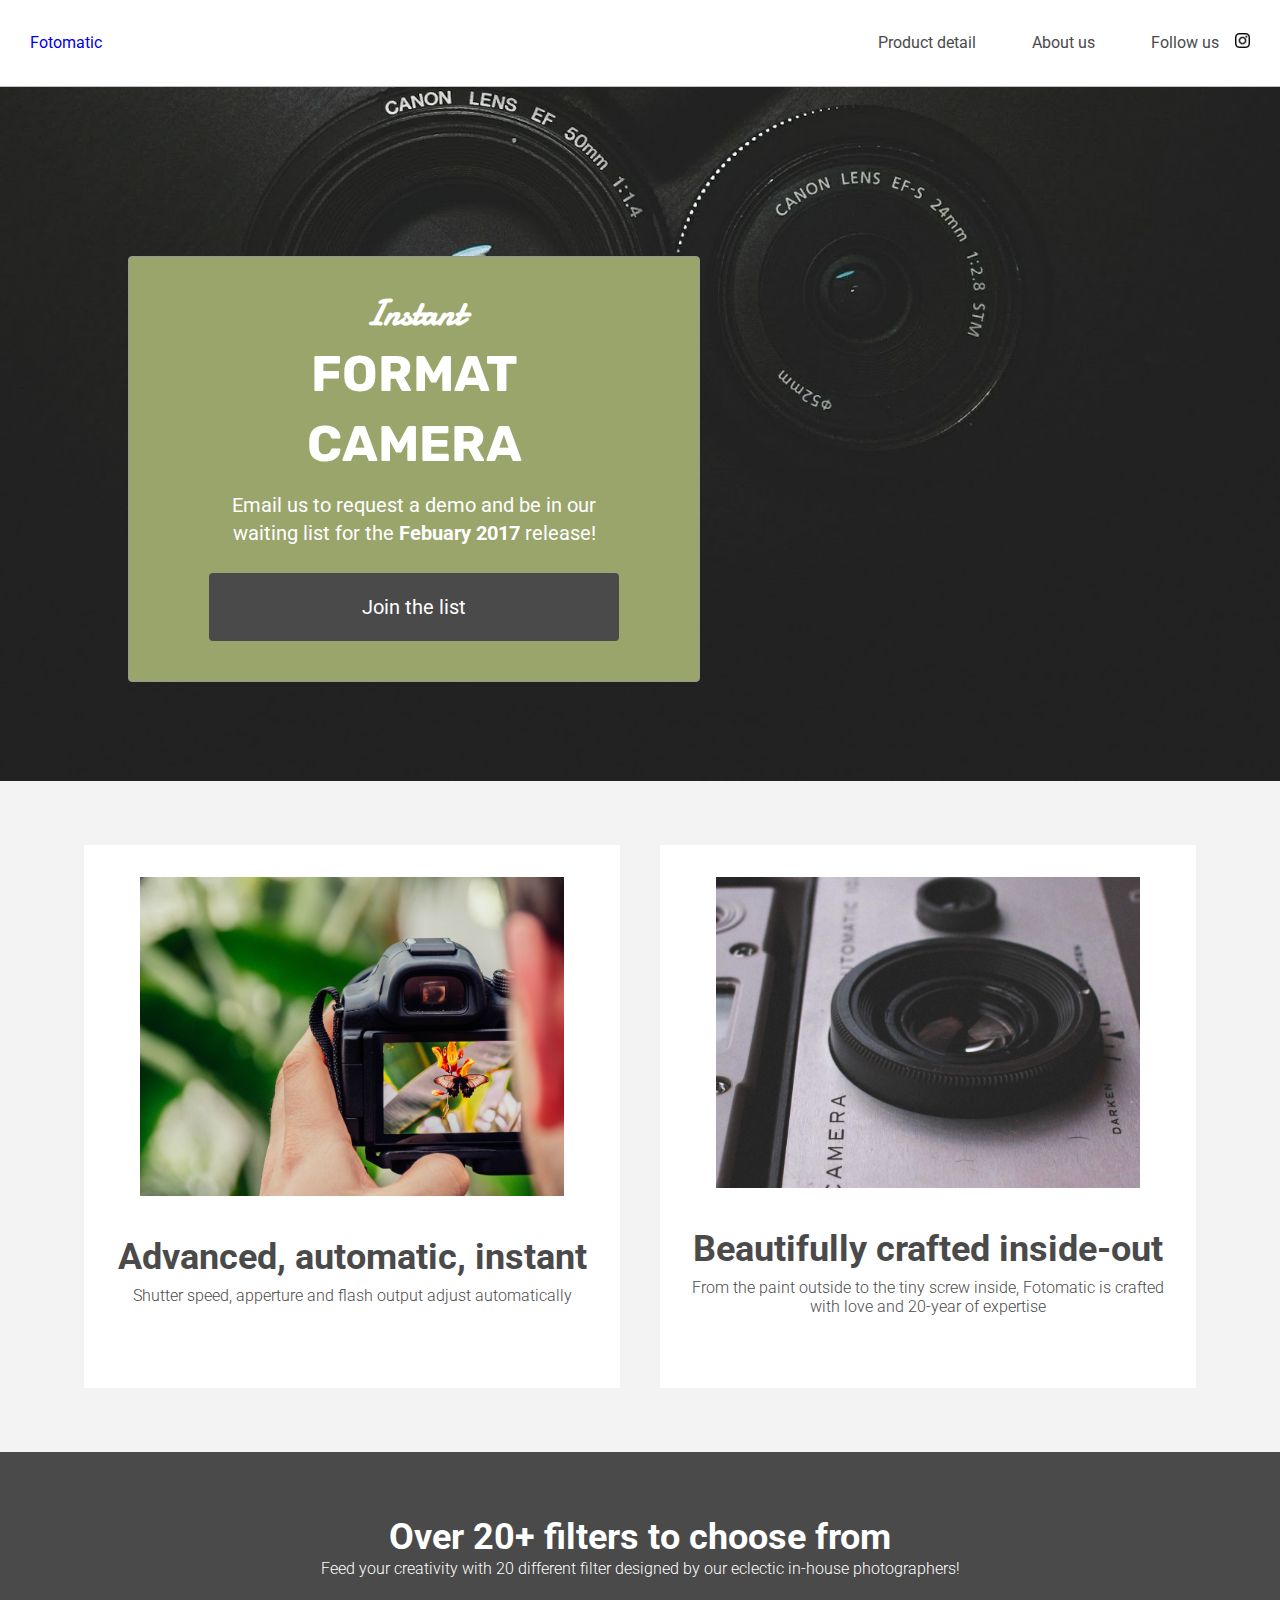
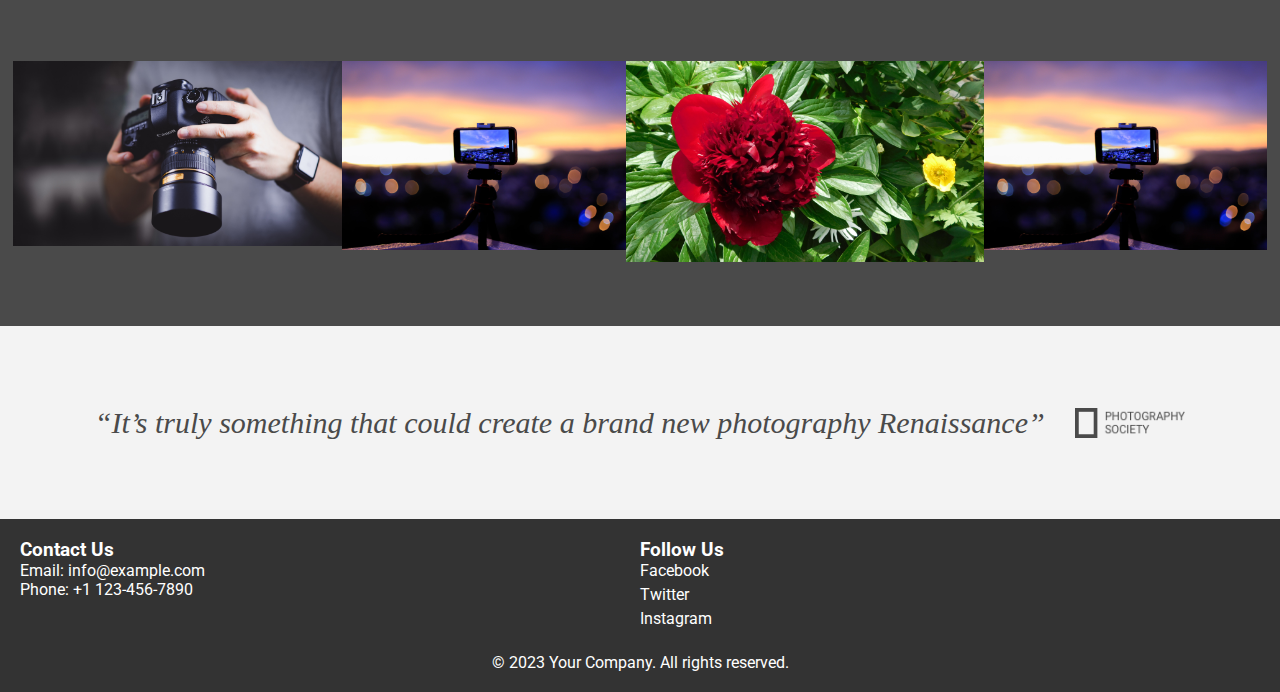
==== index.html @ 72203ce0 "first commit" ====
<!DOCTYPE html>
<html>
<head>
  <link href="https://fonts.googleapis.com/css?family=Damion" rel="stylesheet">
  <link href="https://fonts.googleapis.com/css?family=Rubik" rel="stylesheet">
  <link href="https://fonts.googleapis.com/css?family=Roboto:300,400,600,700" rel="stylesheet">
  <!-- <link rel="stylesheet" href="./resources/css/reset.css"> -->
  <link rel="stylesheet" href="./resources/css/style.css">
  <title>Fotomatic</title>
</head>
<body>
  <!-- Header -->
  <header>
    <div class="content">
      <a href="index.html" class="desktop logo">Fotomatic</a>
      <nav class="desktop">
        <ul>
          <li><a href="#">Product detail</a></li>
          <li><a href="#">About us</a></li>
          <li><a href="https://www.instagram.com/" target="_blank">Follow us <img class="icon" src="/resources/images/instagram.png"></a></li>
          <li><a href="#" class="button">Join us</a></li>
        </ul>
      </nav>
      <nav class="mobile">
        <ul>
          <li><a href="#"><img src="./resources/images/ic-logo.svg"></a></li>
          <li><a href="#"><img src="./resources/images/ic-product-detail.svg"></a></li>
          <li><a href="#"><img src="./resources/images/ic-about-us.svg"></a></li>
          <li><a href="#" class="button">Join us</a></li>
        </ul>
      </nav>
    </div>
  </header>

  <!-- Main Content -->
  <div class="main-content">

    <!-- Sign Up Section -->
    <div id="sign-up-section" class="banner">
      <div id="sign-up-cta">
        <div class="content center">
          <div class="header">
            <h2 class="cursive">Instant</h2>
            <h1 class="striking">FORMAT CAMERA</h1>
          </div>
          <div class="email">
            <span>
              Email us to request a demo and be in our waiting list for the <strong>Febuary 2017</strong> release!
            </span>
            <div class="button">Join the  list</div>
          </div>
        </div>
      </div>
    </div>

    <!-- Features Section -->
    <div id="features-section">
      <div class="feature">
        <div class="center">
          <div class="image-container">
            <img src="./resources/images/image.jpg" />
          </div>
          <div class="content">
            <h2>Advanced, automatic, instant</h2>
            <h3>Shutter speed, apperture and flash output adjust automatically</h3>
          </div>
        </div>
      </div>
      <div class="feature">
        <div class="center">
          <div class="image-container">
            <img src="./resources/images/feature-2.png" />
          </div>
          <div class="content">
            <h2>Beautifully crafted inside-out</h2>
            <h3>From the paint outside to the tiny screw inside, Fotomatic is crafted with love and 20-year of expertise</h3>
          </div>
        </div>
      </div>
    </div>

    <!-- Filters Section -->
    <div id="filters-section">
      <div class="content center">
        <h2>Over 20+ filters to choose from</h2>
        <h3>Feed your creativity with 20 different filter designed by our eclectic in-house photographers!</h3>
      </div>
      <div class="images-container">
        <div class="image-container">
          <img src="./resources/images//image2.jpg" />
        </div>
        <div class="image-container">
          <img src="./resources/images/image3.jpg" />
        </div>
        <div class="image-container">
          <img src="./resources/images/image4.jpg" />
        </div>
        <div class="image-container extra">
          <img src="./resources/images/image3.jpg" />
        </div>
      </div>
    </div>

    <!-- Quotes Section -->
    <div id="quotes-section">
      <div class="content center">
        <span class="quote">“It’s truly something that could create a brand new photography Renaissance”</span>
        <img class="quote-citation" src="./resources/images/photography-logo.png" />
      </div>
    </div>

    <!-- Footer -->
    <footer class="footer">
      <div class="footer-content">
          <div class="left-content">
              <h3>Contact Us</h3>
              <p>Email: info@example.com</p>
              <p>Phone: +1 123-456-7890</p>
          </div>
          <div class="right-content">
              <h3>Follow Us</h3>
              <ul class="social-links">
                  <li><a href="#">Facebook</a></li>
                  <li><a href="#">Twitter</a></li>
                  <li><a href="#">Instagram</a></li>
              </ul>
          </div>
      </div>
      <div class="bottom-footer">
          <p>&copy; 2023 Your Company. All rights reserved.</p>
      </div>
  </footer>

  </div>
</body>
</html>
---- resources/css/style.css ----
/* Universal Styles */

*{
  margin: 0;
  padding: 0;
  box-sizing: border-box;
  text-decoration: none;
  list-style: none;
}

html {
  font-family: "Roboto", sans-serif;
  font-size: 16px;
}

.main-content {
  position: relative;
  top: 5.3125rem; /* To offset for fixed header. */
}

.center {
  text-align: center;
}

.button {
  border-radius: 4px;
  background-color: #4a4a4a;
  color: white;
}

.image-container {
  overflow: hidden;
}

.image-container img {
  display: block;
  max-width: 100%;
}

@media only screen and (max-width: 895px) {
  .main-content {
    top: 2.5625rem;
  }
}

/* Header */

header {
  position: fixed;
  z-index: 100;
  width: 100%;
  border-bottom: solid 1px #c6c1c1;
  background-color: white;
}

header .content {
  display: flex;
  align-items: center;
  padding: 1.875rem;
}

header .logo {
  flex: 1;
}

header nav ul {
  display: flex;
}

nav li {
  padding-left: 3.5rem;
}

nav a {
  vertical-align: bottom;
  line-height: 1.6;
  font-size: 1rem;
  color: #4a4a4a;
}

nav .button {
  padding: .1875rem .5rem;
  background-color: #9dc20b;
  line-height: 1.6;
  color: white;
}

nav li:last-child {
  display: none;
}

header .icon {
  width: 1.7rem;
  padding-left: .75rem;
}

header .mobile {
  display: none;
}

@media only screen and (max-width: 895px) {
  nav li:last-child {
    display: block;
  }

  header .content {
    padding: 1rem 1rem;
  }
}

@media only screen and (max-width: 600px) {
  header .desktop {
    display: none;
  }

  header .mobile {
    display: block;
    width: 100%;
  }

  header .content {
    padding: .5rem 0;
  }

  header .mobile ul {
    display: flex;
    justify-content: space-around;
    align-items: center;
    width: 100%;
  }

  header .mobile li {
    padding: 0;
  }
}

/* Sign Up Section */

#sign-up-section {
  display: flex;
  justify-content: flex-start;
  align-items: flex-start;
  height: 43.5rem;
  background-image: url('../images/bg.jpg');
  background-position: bottom;
  background-size: cover;
  background-repeat: no-repeat;
}

#sign-up-cta {
  position: relative;
  top: 171px;
  left: 10%;
  padding: 0 5rem 2.5rem 5rem;
  border: solid 1px #979797;
  border-radius: 4px;
  background-color: #9aa56c;
}

#sign-up-cta .content {
  width: 25.625rem;
  margin-top: 2rem;
  font-family: "Roboto", sans-serif;
  font-size: 1.25rem;
  line-height: 1.4;
  color: white;
}

#sign-up-cta h1 {
  font-size: 3.125rem;
}

#sign-up-cta h2 {
  font-size: 2.25rem;
}

#sign-up-cta span strong {
  font-weight: bold;
}

#sign-up-cta .cursive {
  font-family: "Damion", cursive;
}

#sign-up-cta .striking {
  font-family: "Rubik", sans-serif;
  padding-bottom: .75rem;
}

#sign-up-cta .button {
  margin-top: 1.625rem;
  padding: 1.25rem 7.25rem;
}

@media only screen and (max-width: 895px) {
  #sign-up-section {
    align-items: center;
    justify-content: center;
    height: 28rem;
  }

  #sign-up-cta {
    position: static;
    width: auto;
    height: auto;
    background-color: transparent;
    border: none;
  }

  #sign-up-cta .content {
    margin-top: 0;
  }

  #sign-up-cta .email {
    display: none;
  }

  #sign-up-cta h1 {
    font-size: 3.125rem;
  }

  #sign-up-cta h2 {
    font-size: 2.25rem;
  }
}

@media only screen and (max-width: 600px) {
  #sign-up-section {
    height: 20rem;
  }

  #sign-up-cta h1 {
    font-size: 2.25rem;
  }

  #sign-up-cta h2 {
    font-size: 2rem;
  }
}

/* Features Section */

#features-section {
  display: flex;
  justify-content: space-between;
  padding: 4rem 5%;
  background-color: #f3f3f3;
}

.feature {
  flex: 1;
  padding: 2rem;
  margin: 0px 1.25rem;
  background-color: white;
}

.feature .image-container {
  width: 90%;
  height: 65%;
  margin: 0 auto;
}

.feature .content {
  padding: 2.5rem 0;
}

.feature h2 {
  padding-bottom: .5rem;
  font-size: 2.25rem;
  font-weight: bold;
  color: #4a4a4a;
}

.feature h3 {
  font-size: 1rem;
  line-height: 1.2;
  font-weight: 300;
  color: #4a4a4a;
}

@media only screen and (max-width: 895px) {
  #features-section {
    padding: 1rem;
  }

  .feature {
    margin: 0px .5rem;
    padding: 1rem;
  }

  .feature h2 {
    font-size: 2rem;
    line-height: 1.3;
  }

  .feature h3 {
    font-size: .875rem;
    line-height: 1.4;
  }
}

@media only screen and (max-width: 600px) {
  #features-section {
    flex-flow: column;
    padding: 0;
  }

  .feature {
    margin: 0;
    padding: 1.25rem 1rem 0 1rem;
  }

  .feature .content {
    padding: 1.25rem 0 1.875rem 0;
  }
}

/* Filters Section */

#filters-section {
  padding: 4rem 0;
  background-color: #4a4a4a;
}

#filters-section .content {
  padding: 0 .625rem;
  margin-bottom: 5rem;
}

#filters-section .content h2 {
  font-size: 2.25rem;
  font-weight: bold;
  color: white;
}

#filters-section .content h3 {
  font-size: 1rem;
  line-height: 1.4;
  font-weight: 300;
  color: white;
}

#filters-section .images-container {
  display: flex;
  max-width: 100%;
  padding: 0 1%;
}

@media only screen and (max-width: 600px) {
  #filters-section {
    padding: 1.5rem 0 0 0;
  }

  #filters-section .content {
    margin-bottom: 1rem;
  }

  #filters-section .content h2 {
    padding-bottom: .625rem;
    font-size: 1.125rem;
    line-height: 1.3;
    font-weight: normal;
  }

  #filters-section .content h3 {
    font-size: .875rem;
    line-height: 1.4;
  }

  #filters-section .images-container {
    padding: 0;
  }

  #filters-section .extra {
    display: none;
  }
}

/* Quotes Section */

#quotes-section {
  background-color: #f3f3f3;
}

#quotes-section .content {
  display: flex;
  align-items: center;
  justify-content: center;
  padding: 5rem 1.5rem;
}

#quotes-section .quote {
  padding-right: 1.875rem;
  font-family: "Palatino", serif;
  font-size: 1.875rem;
  line-height: 1.1;
  font-style: italic;
  color: #4a4a4a;
}

#quotes-section .quote-citation {
  height: 1.875rem;
}

@media only screen and (max-width: 895px) {
  #quotes-section .content {
    padding: 3rem 1.5rem;
  }
}

@media only screen and (max-width: 600px) {
  #quotes-section .content {
    flex-flow: column;
    padding: 1.875rem .625rem;
  }

  #quotes-section .quote {
    font-size: 1.5rem;
    line-height: 1.4;
  }

  #quotes-section .quote-citation {
    display: block;
    padding-top: 1rem;
    margin: auto;
  }
}

/* Footer */

.footer {
  background-color: #333;
  color: #fff;
  padding: 20px;
  text-align: center;
  margin-top: auto; /* Pushes the footer to the bottom of the page */
}

.footer-content {
  display: flex;
  justify-content: space-between;
}

.left-content, .right-content {
  flex: 1;
  text-align: left;
}

.social-links {
  list-style-type: none;
  padding: 0;
}

.social-links li {
  margin-bottom: 5px;
}

.social-links a {
  text-decoration: none;
  color: #fff;
}

.bottom-footer {
  margin-top: 20px;
}



@media only screen and (max-width: 600px) {
  footer .content {
    font-size: .625rem;
  }
}
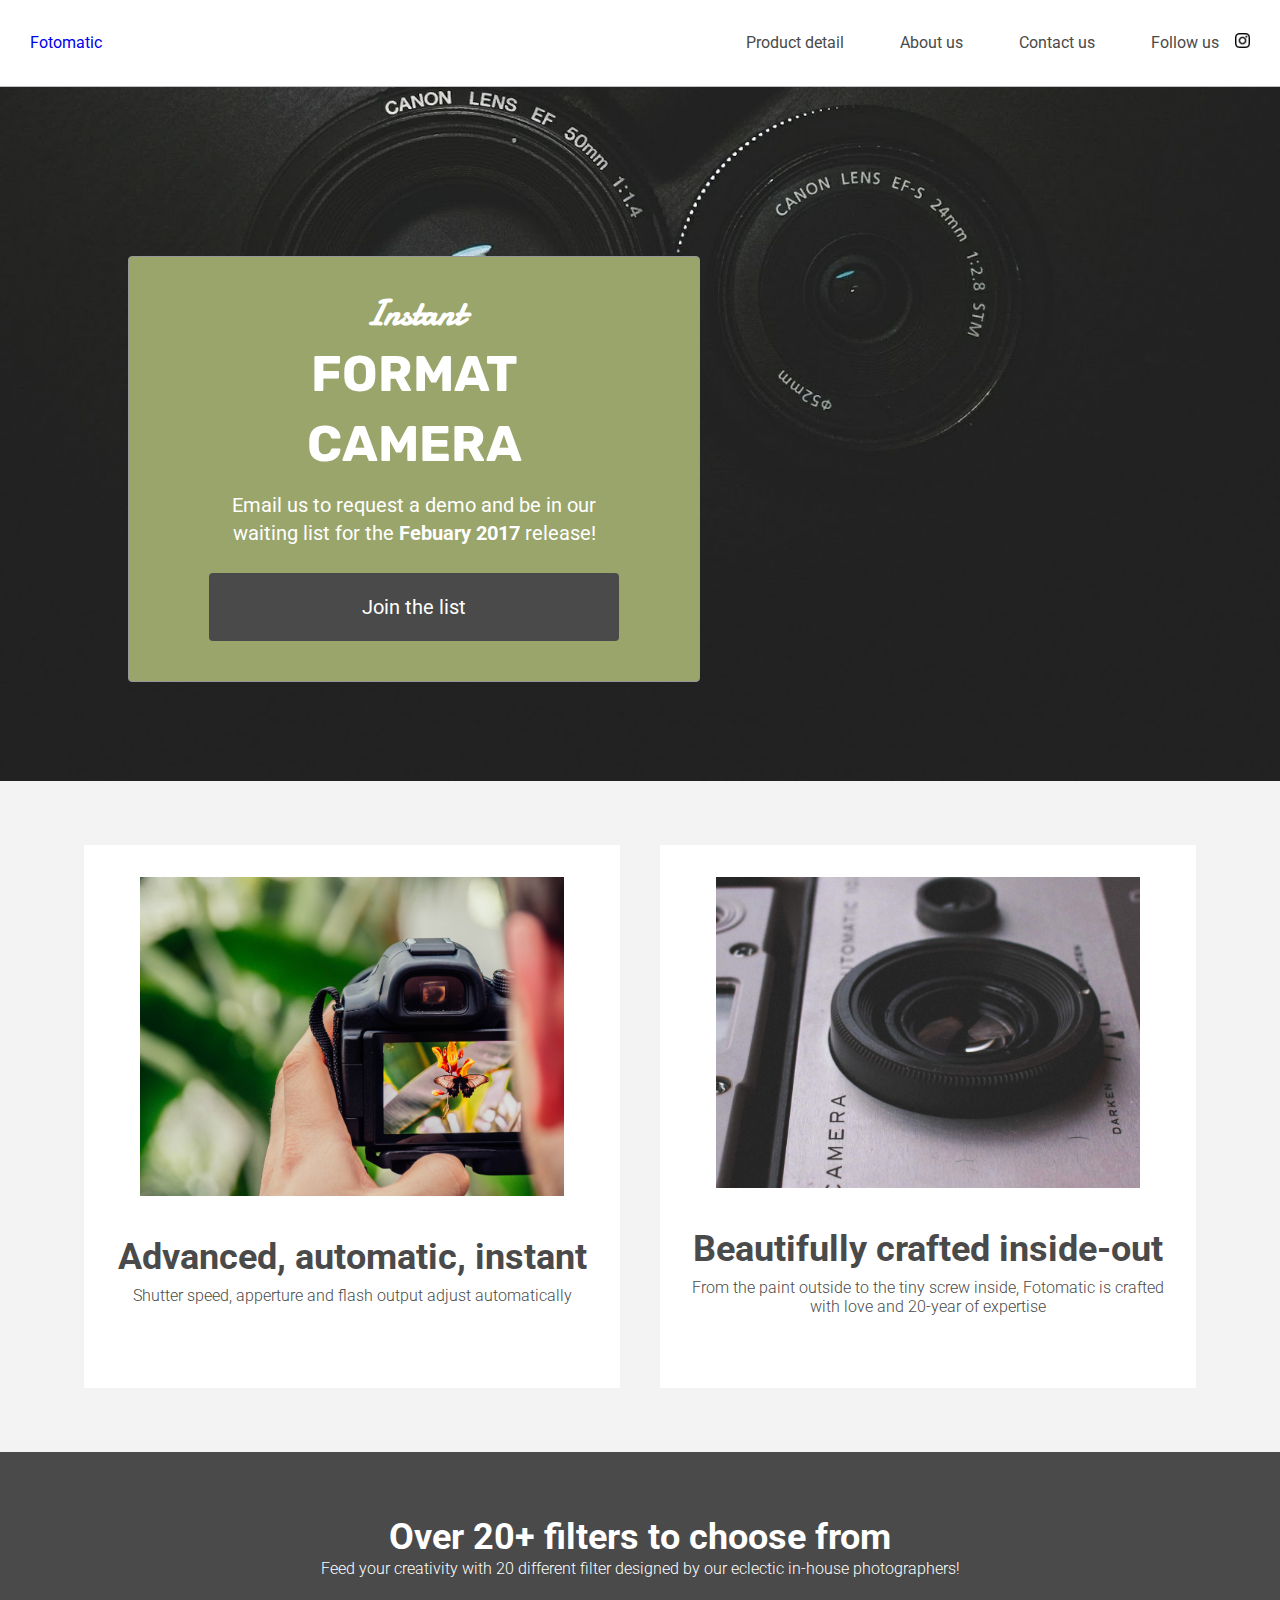
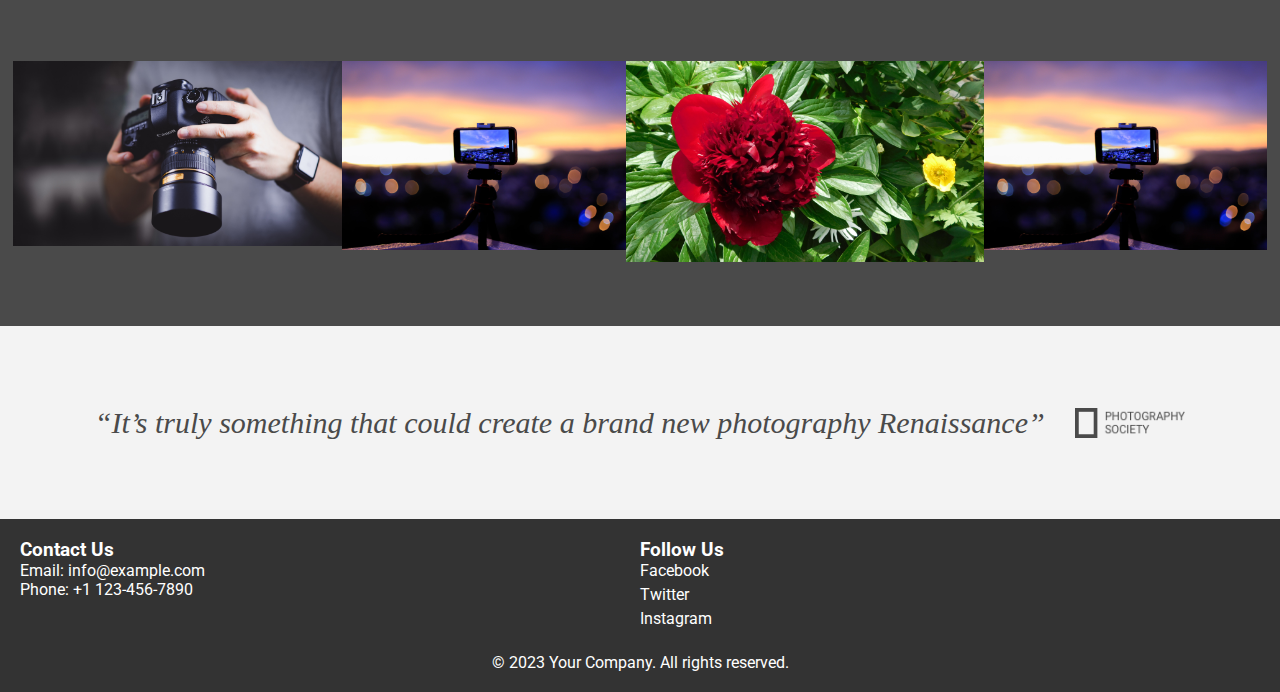
==== commit 19a0becc: "Initial commit" ====
--- a/index.html
+++ b/index.html
@@ -16,7 +16,9 @@
       <nav class="desktop">
         <ul>
           <li><a href="#">Product detail</a></li>
-          <li><a href="#">About us</a></li>
+          <li><a href="./Abouts.html">About us</a></li>
+          <li><a href="./Contact.html">Contact us</a></li>
+
           <li><a href="https://www.instagram.com/" target="_blank">Follow us <img class="icon" src="/resources/images/instagram.png"></a></li>
           <li><a href="#" class="button">Join us</a></li>
         </ul>
